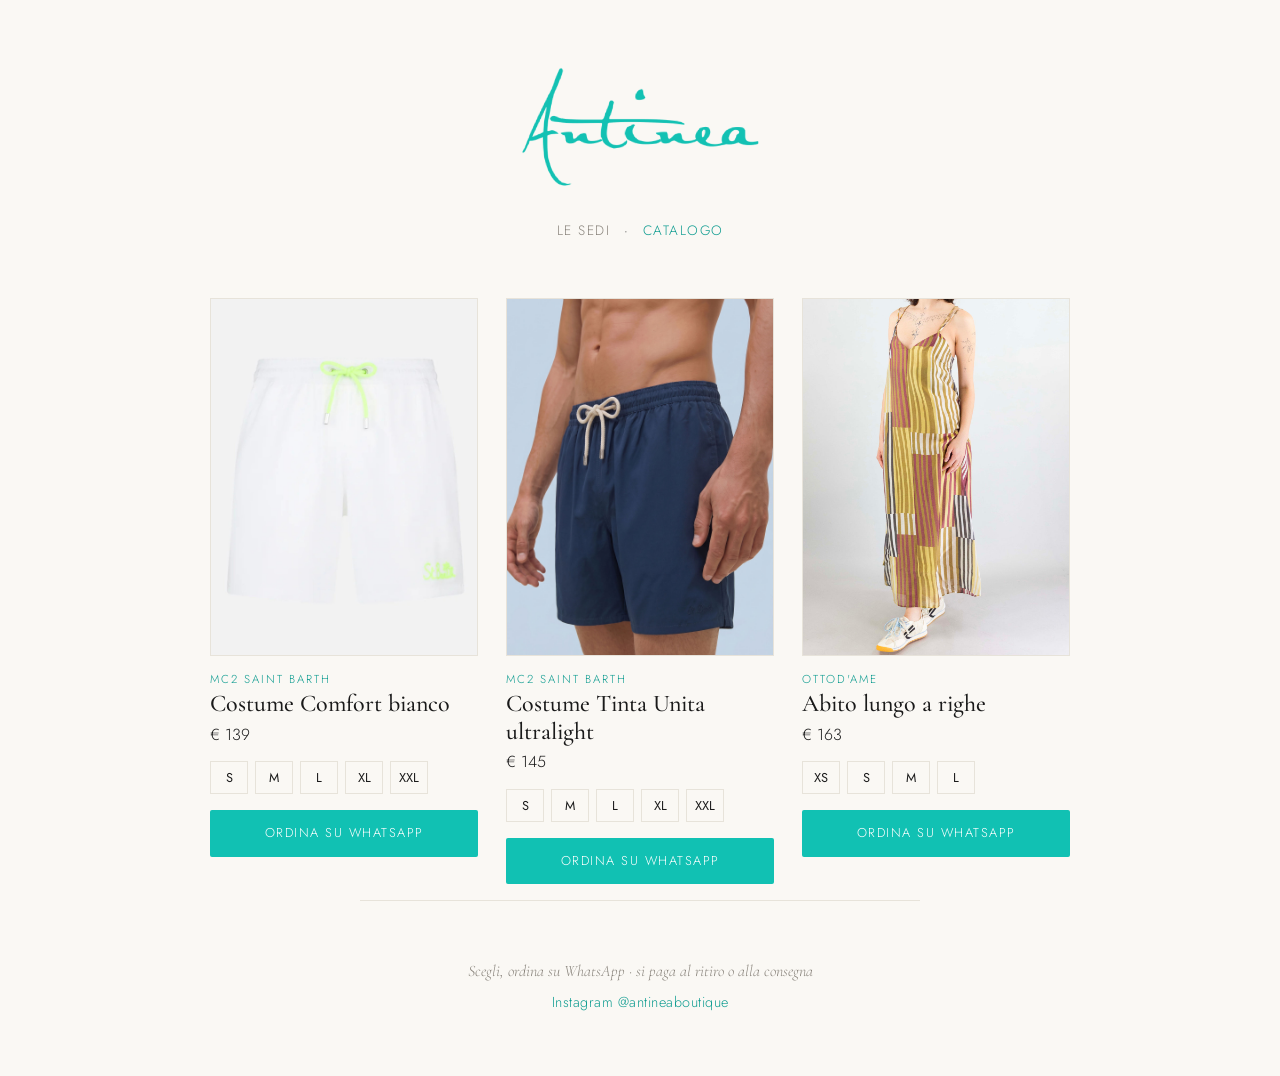
==== catalogo.html @ 39c48ddd "prototipo catalogo con ordine via WhatsApp (3 prodotti demo MC2/Ottod'Ame)" ====
<!DOCTYPE html>
<html lang="it">
<head>
  <meta charset="utf-8">
  <meta name="viewport" content="width=device-width, initial-scale=1">
  <title>Antinea Boutique — Catalogo</title>
  <meta name="description" content="Catalogo Antinea Boutique: ordina facilmente via WhatsApp. MC2 Saint Barth, Ottod'Ame e altro.">
  <link rel="preconnect" href="https://fonts.googleapis.com">
  <link rel="preconnect" href="https://fonts.gstatic.com" crossorigin>
  <link href="https://fonts.googleapis.com/css2?family=Cormorant+Garamond:wght@400;500;600&family=Jost:wght@300;400;500&display=swap" rel="stylesheet">
  <link rel="stylesheet" href="stile.css">
</head>
<body>
  <header>
    <img src="img/logo.png" alt="Antinea Boutique" class="logo">
    <nav class="menu">
      <a href="index.html">Le sedi</a>
      <span>·</span>
      <a href="catalogo.html" class="attivo">Catalogo</a>
    </nav>
  </header>

  <main id="catalogo" class="griglia-prodotti"><!-- generato da catalogo.js --></main>

  <footer>
    <p class="nota-footer">Scegli, ordina su WhatsApp · si paga al ritiro o alla consegna</p>
    <a class="social" href="https://www.instagram.com/antineaboutique/" target="_blank" rel="noopener">Instagram&nbsp;@antineaboutique</a>
  </footer>

  <script src="catalogo.js"></script>
</body>
</html>
---- stile.css ----
/* ---------- palette dal logo ----------
   turchese  #11c1b3
   crema     #faf8f4
   inchiostro#1a1a1a
----------------------------------------- */
:root {
  --turchese: #11c1b3;
  --turchese-scuro: #0e9c90;
  --crema: #faf8f4;
  --inchiostro: #1a1a1a;
  --grigio: #8a857d;
  --hairline: #e7e3da;
}

* { margin: 0; padding: 0; box-sizing: border-box; }

body {
  background: var(--crema);
  color: var(--inchiostro);
  font-family: "Jost", system-ui, sans-serif;
  font-weight: 300;
  line-height: 1.6;
  -webkit-font-smoothing: antialiased;
  padding: 0 24px;
}

/* contenitore stretto e centrato */
header, main, footer {
  max-width: 560px;
  margin: 0 auto;
}

/* ---------- intestazione ---------- */
header {
  text-align: center;
  padding: 56px 0 32px;
}

.logo {
  width: 220px;
  max-width: 70%;
  height: auto;
}

.sottotitolo {
  font-family: "Cormorant Garamond", Georgia, serif;
  font-size: 1.25rem;
  font-style: italic;
  color: var(--grigio);
  margin-top: 10px;
}

/* ---------- schede negozi ---------- */
.sede {
  padding: 30px 0;
  border-top: 1px solid var(--hairline);
}

.sede h2 {
  font-family: "Cormorant Garamond", Georgia, serif;
  font-weight: 500;
  font-size: 1.9rem;
  letter-spacing: 0.5px;
  line-height: 1.15;
}

.indirizzo {
  margin-top: 6px;
  color: var(--inchiostro);
}

.orari {
  margin-top: 4px;
  font-size: 0.9rem;
  color: var(--grigio);
}

/* segnale discreto per i dati non verificati */
.da-confermare {
  display: inline-block;
  font-family: "Jost", sans-serif;
  font-size: 0.62rem;
  letter-spacing: 1px;
  text-transform: uppercase;
  color: var(--turchese-scuro);
  border: 1px solid var(--turchese);
  border-radius: 999px;
  padding: 1px 8px;
  margin-left: 6px;
  vertical-align: middle;
  white-space: nowrap;
}

/* ---------- pulsanti ---------- */
.azioni {
  margin-top: 18px;
  display: flex;
  gap: 10px;
  flex-wrap: wrap;
}

.btn {
  font-family: "Jost", sans-serif;
  font-size: 0.8rem;
  font-weight: 400;
  letter-spacing: 1.5px;
  text-transform: uppercase;
  text-decoration: none;
  padding: 11px 22px;
  border-radius: 2px;
  transition: all 0.2s ease;
}

.btn-primario {
  background: var(--turchese);
  color: #fff;
}
.btn-primario:hover { background: var(--turchese-scuro); }

.btn-secondario {
  background: transparent;
  color: var(--inchiostro);
  border: 1px solid var(--inchiostro);
}
.btn-secondario:hover {
  background: var(--inchiostro);
  color: var(--crema);
}

/* ---------- footer ---------- */
footer {
  text-align: center;
  padding: 40px 0 56px;
  margin-top: 16px;
  border-top: 1px solid var(--hairline);
}

.social {
  display: block;
  color: var(--turchese-scuro);
  text-decoration: none;
  font-size: 0.9rem;
  letter-spacing: 0.5px;
  margin: 6px 0;
}
.social:hover { text-decoration: underline; }

.nota-footer {
  font-family: "Cormorant Garamond", Georgia, serif;
  font-style: italic;
  color: var(--grigio);
  margin-top: 18px;
  font-size: 1rem;
}

/* ---------- menu sedi / catalogo ---------- */
.menu {
  margin-top: 16px;
  font-size: 0.85rem;
  letter-spacing: 1.5px;
  text-transform: uppercase;
}
.menu a {
  color: var(--grigio);
  text-decoration: none;
  padding: 0 8px;
}
.menu a.attivo { color: var(--turchese-scuro); }
.menu a:hover { color: var(--inchiostro); }

/* ---------- catalogo prodotti ---------- */
.griglia-prodotti {
  display: grid;
  grid-template-columns: 1fr;
  gap: 40px 28px;
  padding-top: 24px;
}

.prodotto { text-align: left; }

.foto-wrap {
  background: #fff;
  border: 1px solid var(--hairline);
  aspect-ratio: 3 / 4;
  overflow: hidden;
  margin-bottom: 14px;
}
.foto-wrap img {
  width: 100%;
  height: 100%;
  object-fit: cover;
  display: block;
}

.marca {
  font-size: 0.72rem;
  letter-spacing: 2px;
  text-transform: uppercase;
  color: var(--turchese-scuro);
}
.nome {
  font-family: "Cormorant Garamond", Georgia, serif;
  font-weight: 500;
  font-size: 1.5rem;
  line-height: 1.15;
  margin: 2px 0 4px;
}
.prezzo {
  font-size: 1rem;
  color: var(--inchiostro);
  margin-bottom: 14px;
}

.taglie {
  display: flex;
  flex-wrap: wrap;
  gap: 7px;
  margin-bottom: 16px;
}
.taglia {
  font-family: "Jost", sans-serif;
  font-size: 0.8rem;
  min-width: 38px;
  padding: 6px 4px;
  background: transparent;
  border: 1px solid var(--hairline);
  color: var(--inchiostro);
  cursor: pointer;
  transition: all 0.15s ease;
}
.taglia:hover { border-color: var(--turchese); }
.taglia.scelta {
  background: var(--inchiostro);
  color: #fff;
  border-color: var(--inchiostro);
}

.btn-ordina {
  display: inline-block;
  width: 100%;
  text-align: center;
  background: var(--turchese);
  color: #fff;
  text-decoration: none;
  font-size: 0.8rem;
  letter-spacing: 1.5px;
  text-transform: uppercase;
  padding: 13px 18px;
  border-radius: 2px;
  transition: background 0.2s ease;
}
.btn-ordina:hover { background: var(--turchese-scuro); }

/* ---------- desktop ---------- */
@media (min-width: 600px) {
  .logo { width: 260px; }
  header, footer { max-width: 560px; }
  main.griglia-prodotti { max-width: 860px; }
  .griglia-prodotti { grid-template-columns: 1fr 1fr 1fr; }
}
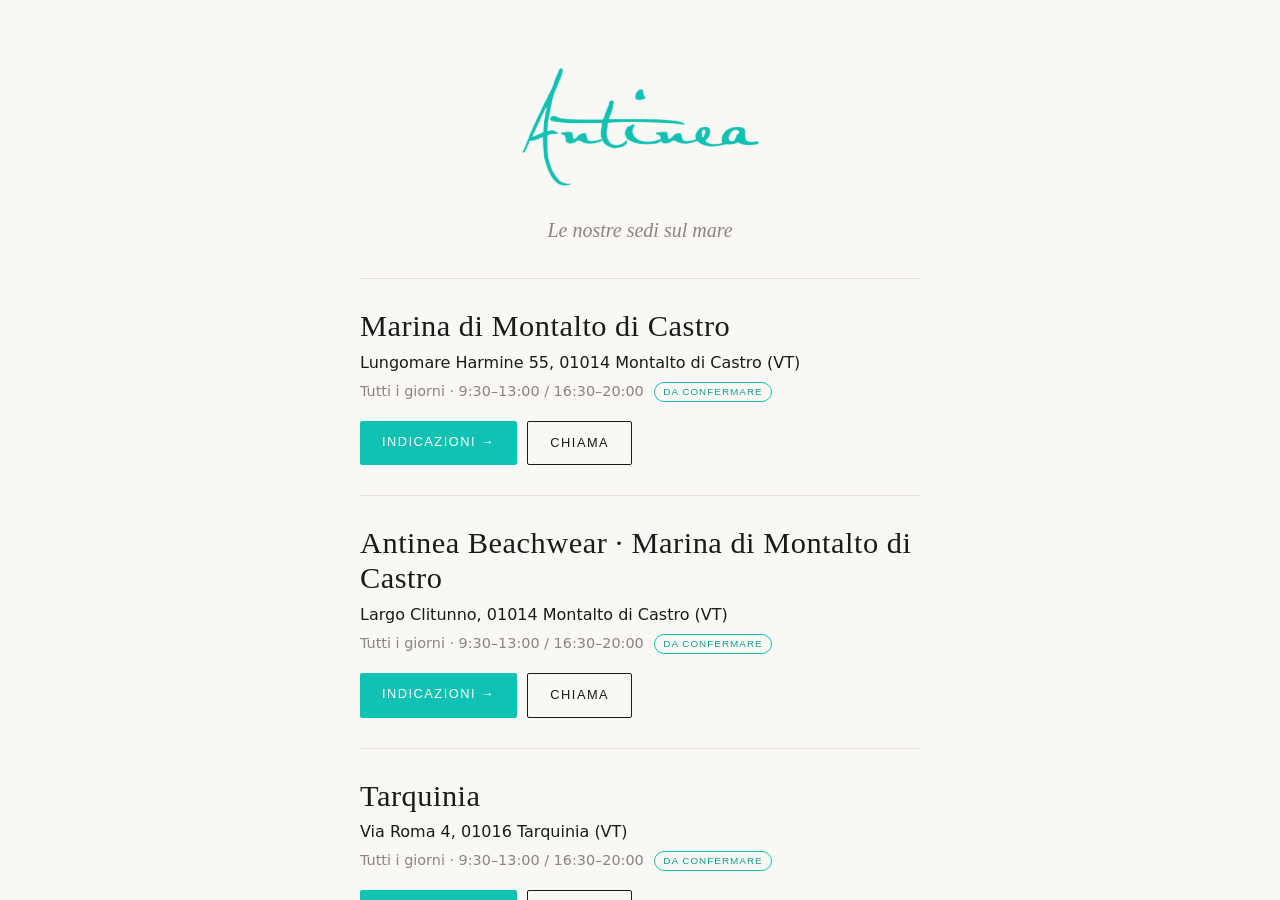
==== commit f8393514: "disattiva vendita: rimuove catalogo dal menu e reindirizza catalogo.html alla home (copia in catalog" ====
--- a/catalogo.html
+++ b/catalogo.html
@@ -2,31 +2,12 @@
 <html lang="it">
 <head>
   <meta charset="utf-8">
-  <meta name="viewport" content="width=device-width, initial-scale=1">
-  <title>Antinea Boutique — Catalogo</title>
-  <meta name="description" content="Catalogo Antinea Boutique: ordina facilmente via WhatsApp. MC2 Saint Barth, Ottod'Ame e altro.">
-  <link rel="preconnect" href="https://fonts.googleapis.com">
-  <link rel="preconnect" href="https://fonts.gstatic.com" crossorigin>
-  <link href="https://fonts.googleapis.com/css2?family=Cormorant+Garamond:wght@400;500;600&family=Jost:wght@300;400;500&display=swap" rel="stylesheet">
-  <link rel="stylesheet" href="stile.css">
+  <!-- Vendita online momentaneamente disattivata: reindirizza alla home -->
+  <meta http-equiv="refresh" content="0; url=./">
+  <link rel="canonical" href="https://antineaboutique.it/">
+  <title>Antinea Boutique</title>
 </head>
 <body>
-  <header>
-    <img src="img/logo.png" alt="Antinea Boutique" class="logo">
-    <nav class="menu">
-      <a href="index.html">Le sedi</a>
-      <span>·</span>
-      <a href="catalogo.html" class="attivo">Catalogo</a>
-    </nav>
-  </header>
-
-  <main id="catalogo" class="griglia-prodotti"><!-- generato da catalogo.js --></main>
-
-  <footer>
-    <p class="nota-footer">Scegli, ordina su WhatsApp · si paga al ritiro o alla consegna</p>
-    <a class="social" href="https://www.instagram.com/antineaboutique/" target="_blank" rel="noopener">Instagram&nbsp;@antineaboutique</a>
-  </footer>
-
-  <script src="catalogo.js"></script>
+  <p>Reindirizzamento in corso… <a href="./">Vai al sito</a></p>
 </body>
 </html>
